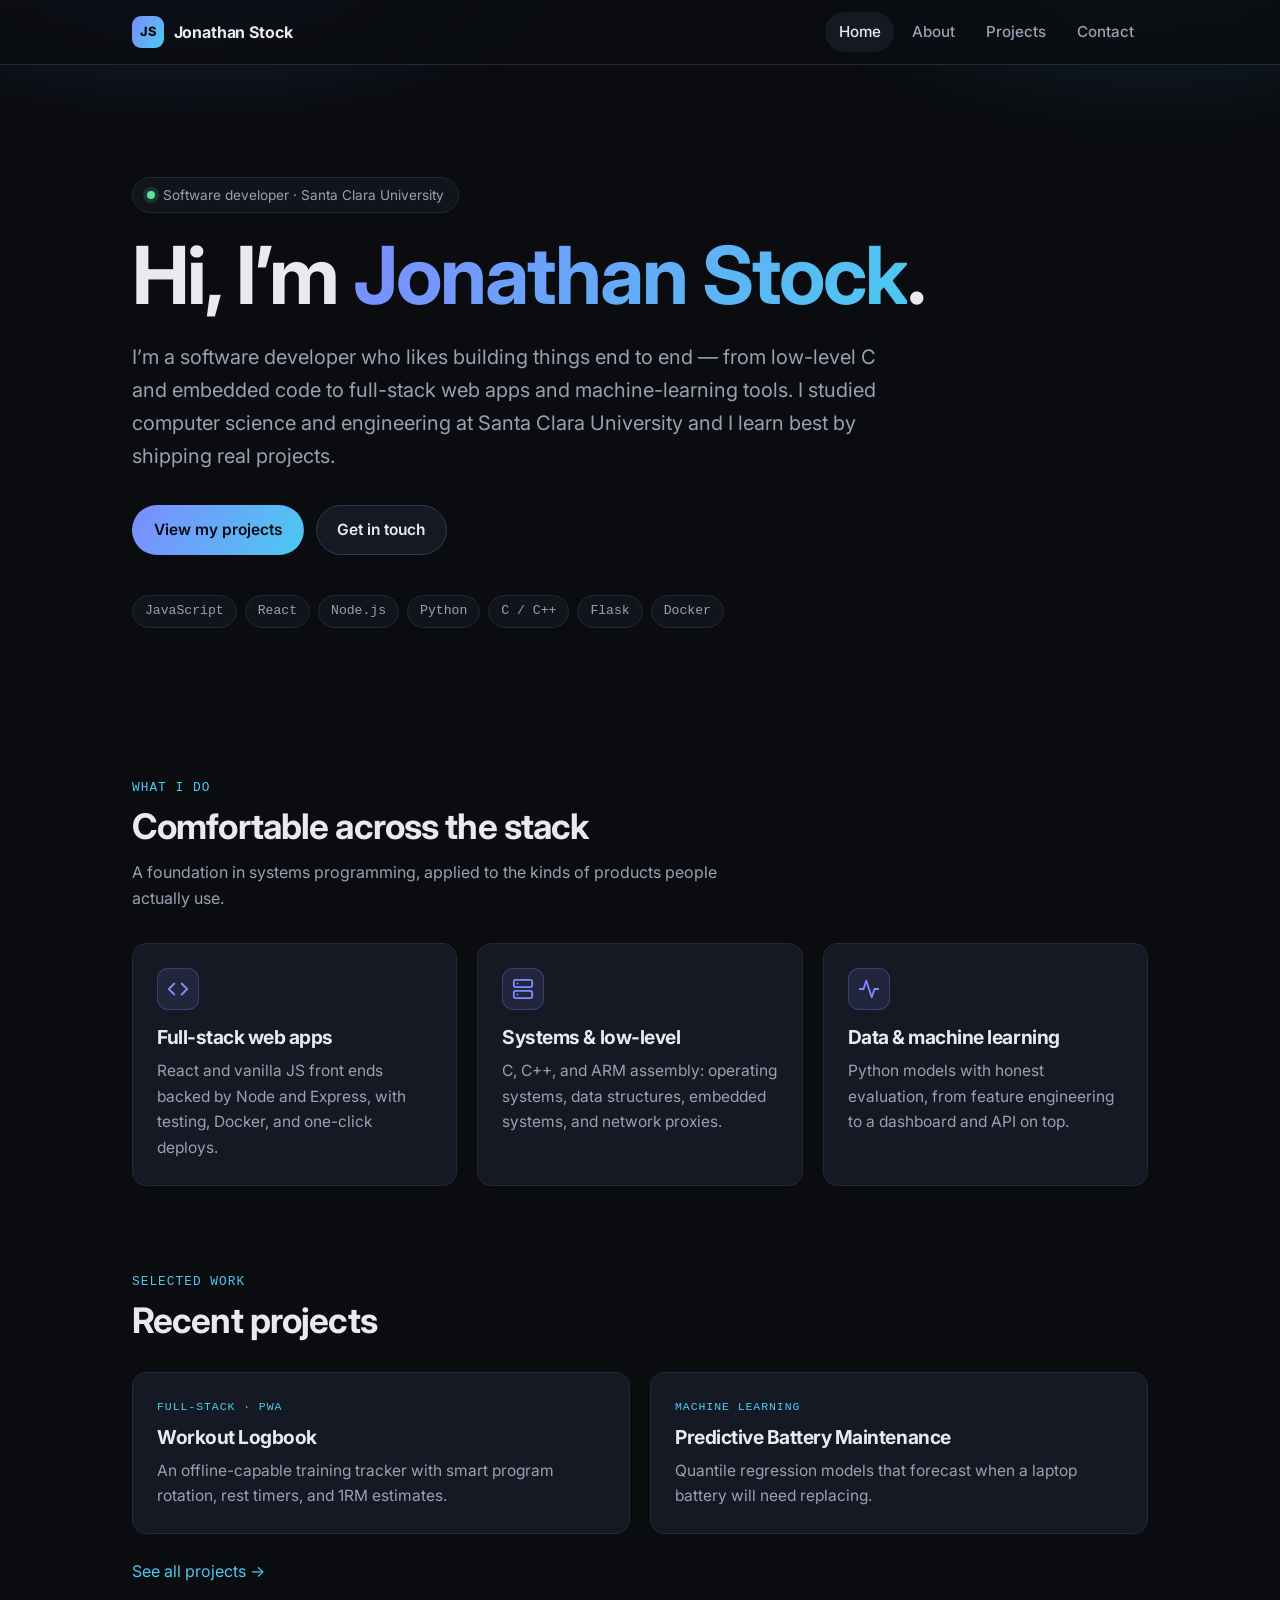
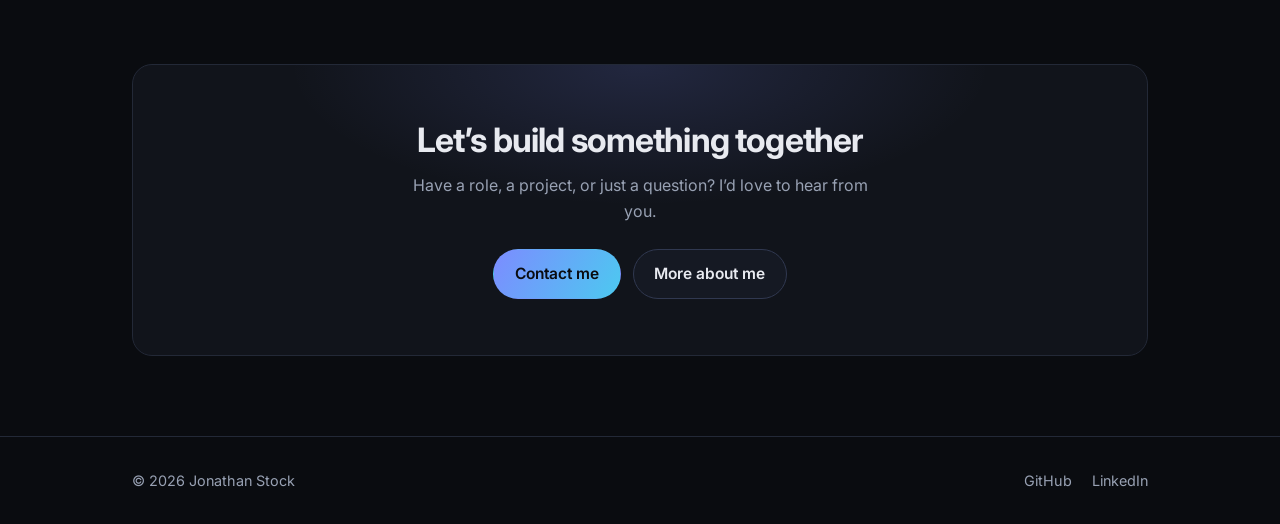
==== index.html @ 043941c8 "Add dark-mode, mobile-friendly portfolio site Home, About, Projects (4 cards from GitHub repos) and " ====
<!doctype html>
<html lang="en" class="no-js">
<head>
  <meta charset="utf-8">
  <meta name="viewport" content="width=device-width, initial-scale=1, viewport-fit=cover">
  <title>Jonathan Stock — Software Developer</title>
  <meta name="description" content="Jonathan Stock is a software developer who builds full-stack web apps, systems software, and machine-learning tools. Computer science and engineering at Santa Clara University.">
  <meta name="theme-color" content="#0a0c10">
  <meta property="og:title" content="Jonathan Stock — Software Developer">
  <meta property="og:description" content="Full-stack web apps, systems software, and machine-learning tools.">
  <meta property="og:type" content="website">
  <link rel="icon" href="data:image/svg+xml,%3Csvg xmlns='http://www.w3.org/2000/svg' viewBox='0 0 32 32'%3E%3Cdefs%3E%3ClinearGradient id='g' x1='0' y1='0' x2='1' y2='1'%3E%3Cstop offset='0' stop-color='%237c8cff'/%3E%3Cstop offset='1' stop-color='%234cc9f0'/%3E%3C/linearGradient%3E%3C/defs%3E%3Crect width='32' height='32' rx='8' fill='url(%23g)'/%3E%3Ctext x='16' y='21.5' font-family='Arial' font-weight='800' font-size='14' text-anchor='middle' fill='%230a0c10'%3EJS%3C/text%3E%3C/svg%3E">
  <link rel="preconnect" href="https://fonts.googleapis.com">
  <link rel="preconnect" href="https://fonts.gstatic.com" crossorigin>
  <link rel="stylesheet" href="https://fonts.googleapis.com/css2?family=Inter:wght@400;500;600;700;800&display=swap">
  <link rel="stylesheet" href="assets/style.css">
  <script>document.documentElement.classList.remove("no-js");</script>
</head>
<body>
  <a class="skip-link" href="#main">Skip to content</a>

  <header class="site-header">
    <div class="container nav">
      <a class="brand" href="index.html" aria-label="Jonathan Stock, home">
        <span class="brand-mark" aria-hidden="true">JS</span>
        <span>Jonathan Stock</span>
      </a>
      <button class="nav-toggle" type="button" aria-label="Open menu" aria-expanded="false" aria-controls="nav-links">
        <span class="bars"></span>
      </button>
      <ul class="nav-links" id="nav-links">
        <li><a href="index.html" aria-current="page">Home</a></li>
        <li><a href="about.html">About</a></li>
        <li><a href="projects.html">Projects</a></li>
        <li><a href="contact.html">Contact</a></li>
      </ul>
    </div>
  </header>

  <main id="main">
    <!-- Hero -->
    <section class="hero">
      <div class="container">
        <span class="status-pill">Software developer · Santa Clara University</span>
        <h1>Hi, I’m <span class="gradient-text">Jonathan Stock</span>.</h1>
        <p class="lead">
          I’m a software developer who likes building things end to end — from low-level C and
          embedded code to full-stack web apps and machine-learning tools. I studied computer
          science and engineering at Santa Clara University and I learn best by shipping real projects.
        </p>
        <div class="btn-row">
          <a class="btn btn-primary" href="projects.html">View my projects</a>
          <a class="btn" href="contact.html">Get in touch</a>
        </div>
        <ul class="chips" aria-label="Technologies I work with">
          <li class="chip">JavaScript</li>
          <li class="chip">React</li>
          <li class="chip">Node.js</li>
          <li class="chip">Python</li>
          <li class="chip">C / C++</li>
          <li class="chip">Flask</li>
          <li class="chip">Docker</li>
        </ul>
      </div>
    </section>

    <!-- What I do -->
    <section class="section">
      <div class="container">
        <div class="section-head reveal">
          <span class="eyebrow">What I do</span>
          <h2>Comfortable across the stack</h2>
          <p>A foundation in systems programming, applied to the kinds of products people actually use.</p>
        </div>
        <div class="grid grid-3">
          <article class="card reveal">
            <div class="card-icon" aria-hidden="true">
              <svg viewBox="0 0 24 24" fill="none" stroke="currentColor" stroke-width="2" stroke-linecap="round" stroke-linejoin="round"><polyline points="16 18 22 12 16 6"/><polyline points="8 6 2 12 8 18"/></svg>
            </div>
            <h3>Full-stack web apps</h3>
            <p>React and vanilla JS front ends backed by Node and Express, with testing, Docker, and one-click deploys.</p>
          </article>
          <article class="card reveal">
            <div class="card-icon" aria-hidden="true">
              <svg viewBox="0 0 24 24" fill="none" stroke="currentColor" stroke-width="2" stroke-linecap="round" stroke-linejoin="round"><rect x="2" y="2" width="20" height="8" rx="2"/><rect x="2" y="14" width="20" height="8" rx="2"/><path d="M6 6h.01M6 18h.01"/></svg>
            </div>
            <h3>Systems &amp; low-level</h3>
            <p>C, C++, and ARM assembly: operating systems, data structures, embedded systems, and network proxies.</p>
          </article>
          <article class="card reveal">
            <div class="card-icon" aria-hidden="true">
              <svg viewBox="0 0 24 24" fill="none" stroke="currentColor" stroke-width="2" stroke-linecap="round" stroke-linejoin="round"><polyline points="22 12 18 12 15 21 9 3 6 12 2 12"/></svg>
            </div>
            <h3>Data &amp; machine learning</h3>
            <p>Python models with honest evaluation, from feature engineering to a dashboard and API on top.</p>
          </article>
        </div>
      </div>
    </section>

    <!-- Featured projects -->
    <section class="section" style="padding-top:0">
      <div class="container">
        <div class="section-head reveal">
          <span class="eyebrow">Selected work</span>
          <h2>Recent projects</h2>
        </div>
        <div class="grid grid-2">
          <a class="card reveal" href="projects.html#workout-logbook">
            <span class="project-tag">Full-stack · PWA</span>
            <h3 style="margin-top:.6rem">Workout Logbook</h3>
            <p>An offline-capable training tracker with smart program rotation, rest timers, and 1RM estimates.</p>
          </a>
          <a class="card reveal" href="projects.html#battery-maintenance">
            <span class="project-tag">Machine learning</span>
            <h3 style="margin-top:.6rem">Predictive Battery Maintenance</h3>
            <p>Quantile regression models that forecast when a laptop battery will need replacing.</p>
          </a>
        </div>
        <p style="margin:1.5rem 0 0"><a href="projects.html">See all projects →</a></p>
      </div>
    </section>

    <!-- CTA -->
    <section class="section" style="padding-top:0">
      <div class="container">
        <div class="cta reveal">
          <h2>Let’s build something together</h2>
          <p>Have a role, a project, or just a question? I’d love to hear from you.</p>
          <div class="btn-row">
            <a class="btn btn-primary" href="contact.html">Contact me</a>
            <a class="btn" href="about.html">More about me</a>
          </div>
        </div>
      </div>
    </section>
  </main>

  <footer class="site-footer">
    <div class="container footer-inner">
      <span>© <span data-year>2026</span> Jonathan Stock</span>
      <ul class="footer-links">
        <li><a href="https://github.com/jonathanhstock" target="_blank" rel="noopener">GitHub</a></li>
        <li><a href="https://www.linkedin.com/in/jonathanhstock/" target="_blank" rel="noopener">LinkedIn</a></li>
      </ul>
    </div>
  </footer>

  <script src="assets/script.js"></script>
</body>
</html>
---- assets/style.css ----
/* ==========================================================================
   Jonathan Stock — personal site
   Dark theme, mobile-first. No build step.
   ========================================================================== */

:root {
  --bg: #0a0c10;
  --bg-elev: #11141b;
  --surface: #151923;
  --surface-hover: #1a1f2b;
  --border: #232937;
  --border-strong: #303850;
  --text: #e8eaf0;
  --muted: #98a1b3;
  --accent: #7c8cff;
  --accent-2: #4cc9f0;
  --accent-grad: linear-gradient(120deg, var(--accent), var(--accent-2));
  --danger: #ff7a85;
  --success: #5ee0a0;
  --radius: 14px;
  --radius-sm: 8px;
  --gutter: clamp(1rem, 4vw, 2rem);
  --maxw: 1080px;
  --font: "Inter", ui-sans-serif, system-ui, -apple-system, "Segoe UI", Roboto, "Helvetica Neue", Arial, sans-serif;
  --mono: ui-monospace, SFMono-Regular, Menlo, Consolas, monospace;
  color-scheme: dark;
}

*, *::before, *::after { box-sizing: border-box; }

html { scroll-behavior: smooth; -webkit-text-size-adjust: 100%; }

body {
  margin: 0;
  background: var(--bg);
  color: var(--text);
  font-family: var(--font);
  font-size: 1rem;
  line-height: 1.65;
  -webkit-font-smoothing: antialiased;
  min-height: 100vh;
  display: flex;
  flex-direction: column;
  overflow-x: hidden;
}

/* Soft glow behind the page top */
body::before {
  content: "";
  position: fixed;
  inset: 0 0 auto 0;
  height: 520px;
  background:
    radial-gradient(600px 260px at 15% -10%, rgba(124, 140, 255, 0.18), transparent 70%),
    radial-gradient(520px 240px at 90% -5%, rgba(76, 201, 240, 0.12), transparent 70%);
  pointer-events: none;
  z-index: -1;
}

img, svg { max-width: 100%; display: block; }

a { color: var(--accent-2); text-decoration: none; }
a:hover { text-decoration: underline; text-underline-offset: 3px; }

:focus-visible {
  outline: 2px solid var(--accent);
  outline-offset: 3px;
  border-radius: 4px;
}

.skip-link {
  position: absolute;
  left: -999px;
  top: 0;
  background: var(--accent);
  color: #0a0c10;
  padding: 0.5rem 1rem;
  border-radius: 0 0 var(--radius-sm) 0;
  z-index: 100;
}
.skip-link:focus { left: 0; }

.container {
  width: 100%;
  max-width: var(--maxw);
  margin-inline: auto;
  padding-inline: var(--gutter);
}

main { flex: 1; }

/* ---------- Header / nav ---------- */

.site-header {
  position: sticky;
  top: 0;
  z-index: 50;
  background: rgba(10, 12, 16, 0.78);
  backdrop-filter: blur(14px);
  -webkit-backdrop-filter: blur(14px);
  border-bottom: 1px solid var(--border);
}

.nav {
  display: flex;
  align-items: center;
  justify-content: space-between;
  height: 64px;
}

.brand {
  display: inline-flex;
  align-items: center;
  gap: 0.6rem;
  color: var(--text);
  font-weight: 700;
  letter-spacing: -0.01em;
}
.brand:hover { text-decoration: none; }

.brand-mark {
  display: grid;
  place-items: center;
  width: 32px;
  height: 32px;
  border-radius: 9px;
  background: var(--accent-grad);
  color: #0a0c10;
  font-size: 0.8rem;
  font-weight: 800;
}

.nav-links {
  display: flex;
  align-items: center;
  gap: 0.25rem;
  list-style: none;
  margin: 0;
  padding: 0;
}

.nav-links a {
  display: block;
  padding: 0.45rem 0.85rem;
  border-radius: 999px;
  color: var(--muted);
  font-size: 0.95rem;
  font-weight: 500;
  transition: color 0.15s, background 0.15s;
}
.nav-links a:hover { color: var(--text); background: var(--surface); text-decoration: none; }
.nav-links a[aria-current="page"] { color: var(--text); background: var(--surface); }

.nav-toggle {
  display: none;
  width: 44px;
  height: 44px;
  margin-right: -10px;
  background: none;
  border: 0;
  color: var(--text);
  cursor: pointer;
  border-radius: var(--radius-sm);
}
.nav-toggle .bars,
.nav-toggle .bars::before,
.nav-toggle .bars::after {
  content: "";
  display: block;
  width: 22px;
  height: 2px;
  background: currentColor;
  border-radius: 2px;
  transition: transform 0.2s, opacity 0.2s;
}
.nav-toggle .bars { position: relative; margin: auto; }
.nav-toggle .bars::before { position: absolute; top: -7px; }
.nav-toggle .bars::after { position: absolute; top: 7px; }
.nav-toggle[aria-expanded="true"] .bars { background: transparent; }
.nav-toggle[aria-expanded="true"] .bars::before { transform: translateY(7px) rotate(45deg); }
.nav-toggle[aria-expanded="true"] .bars::after { transform: translateY(-7px) rotate(-45deg); }

@media (max-width: 720px) {
  .nav-toggle { display: block; }
  .nav-links {
    position: absolute;
    top: 64px;
    left: 0;
    right: 0;
    flex-direction: column;
    align-items: stretch;
    gap: 0.25rem;
    padding: 0.75rem var(--gutter) 1rem;
    background: var(--bg-elev);
    border-bottom: 1px solid var(--border);
    display: none;
  }
  .nav-links.open { display: flex; }
  .nav-links a { padding: 0.85rem 1rem; font-size: 1.05rem; border-radius: var(--radius-sm); }
}

/* ---------- Typography helpers ---------- */

h1, h2, h3 { line-height: 1.15; letter-spacing: -0.025em; margin: 0; }

.eyebrow {
  display: inline-flex;
  align-items: center;
  gap: 0.5rem;
  font-family: var(--mono);
  font-size: 0.8rem;
  color: var(--accent-2);
  text-transform: uppercase;
  letter-spacing: 0.08em;
}

.gradient-text {
  background: var(--accent-grad);
  -webkit-background-clip: text;
  background-clip: text;
  color: transparent;
}

.lead { color: var(--muted); font-size: clamp(1.05rem, 2.4vw, 1.25rem); max-width: 60ch; }

.section { padding-block: clamp(2.5rem, 7vw, 5rem); }

.section-head { margin-bottom: 2rem; }
.section-head h2 { font-size: clamp(1.6rem, 4vw, 2.2rem); margin-top: 0.5rem; }
.section-head p { color: var(--muted); margin: 0.75rem 0 0; max-width: 60ch; }

.page-hero { padding-block: clamp(2.5rem, 8vw, 5rem) 0; }
.page-hero h1 { font-size: clamp(2.2rem, 7vw, 3.6rem); margin-top: 0.75rem; }
.page-hero .lead { margin-top: 1rem; }

/* ---------- Buttons ---------- */

.btn {
  display: inline-flex;
  align-items: center;
  justify-content: center;
  gap: 0.5rem;
  min-height: 46px;
  padding: 0.7rem 1.3rem;
  border-radius: 999px;
  border: 1px solid var(--border-strong);
  background: var(--surface);
  color: var(--text);
  font: inherit;
  font-weight: 600;
  font-size: 0.97rem;
  cursor: pointer;
  transition: transform 0.15s, background 0.15s, border-color 0.15s, box-shadow 0.15s;
}
.btn:hover { background: var(--surface-hover); border-color: var(--accent); text-decoration: none; transform: translateY(-1px); }

.btn-primary {
  background: var(--accent-grad);
  color: #0a0c10;
  border-color: transparent;
}
.btn-primary:hover { background: var(--accent-grad); box-shadow: 0 8px 28px -8px rgba(124, 140, 255, 0.7); border-color: transparent; }

.btn[disabled] { opacity: 0.6; cursor: not-allowed; transform: none; }

.btn-row { display: flex; flex-wrap: wrap; gap: 0.75rem; }

/* ---------- Home hero ---------- */

.hero { padding-block: clamp(3rem, 10vw, 7rem) clamp(2rem, 6vw, 4rem); }

.hero h1 {
  font-size: clamp(2.6rem, 9vw, 5rem);
  margin: 1rem 0 1.25rem;
}

.hero .lead { margin-bottom: 2rem; }

.status-pill {
  display: inline-flex;
  align-items: center;
  gap: 0.55rem;
  padding: 0.35rem 0.85rem;
  border: 1px solid var(--border);
  border-radius: 999px;
  background: var(--bg-elev);
  color: var(--muted);
  font-size: 0.85rem;
}
.status-pill::before {
  content: "";
  width: 8px;
  height: 8px;
  border-radius: 50%;
  background: var(--success);
  box-shadow: 0 0 0 4px rgba(94, 224, 160, 0.15);
}

.chips { display: flex; flex-wrap: wrap; gap: 0.5rem; list-style: none; margin: 0; padding: 0; }
.chip {
  padding: 0.3rem 0.75rem;
  border: 1px solid var(--border);
  border-radius: 999px;
  background: var(--bg-elev);
  color: var(--muted);
  font-size: 0.82rem;
  font-family: var(--mono);
}

.hero .chips { margin-top: 2.5rem; }

/* ---------- Cards ---------- */

.grid { display: grid; gap: 1.25rem; }
.grid-2 { grid-template-columns: repeat(2, 1fr); }
.grid-3 { grid-template-columns: repeat(3, 1fr); }

@media (max-width: 860px) { .grid-3 { grid-template-columns: repeat(2, 1fr); } }
@media (max-width: 640px) { .grid-2, .grid-3 { grid-template-columns: 1fr; } }

.card {
  position: relative;
  display: flex;
  flex-direction: column;
  padding: 1.5rem;
  background: var(--surface);
  border: 1px solid var(--border);
  border-radius: var(--radius);
  transition: transform 0.2s, border-color 0.2s, background 0.2s;
}

a.card, .card.hoverable { color: inherit; }
a.card:hover, .card.hoverable:hover {
  text-decoration: none;
  transform: translateY(-3px);
  border-color: var(--border-strong);
  background: var(--surface-hover);
}

.card h3 { font-size: 1.2rem; }
.card p { color: var(--muted); margin: 0.6rem 0 0; font-size: 0.97rem; }

.card-icon {
  display: grid;
  place-items: center;
  width: 42px;
  height: 42px;
  margin-bottom: 1rem;
  border-radius: 11px;
  background: rgba(124, 140, 255, 0.12);
  border: 1px solid rgba(124, 140, 255, 0.25);
  color: var(--accent);
}
.card-icon svg { width: 22px; height: 22px; }

/* Project cards */
.project-card { padding: 1.75rem; }
.project-top { display: flex; justify-content: space-between; align-items: flex-start; gap: 1rem; margin-bottom: 1rem; }
.project-tag {
  font-family: var(--mono);
  font-size: 0.72rem;
  text-transform: uppercase;
  letter-spacing: 0.08em;
  color: var(--accent-2);
}
.project-links { display: flex; align-items: center; gap: 0.5rem; }
.icon-link {
  display: grid;
  place-items: center;
  width: 40px;
  height: 40px;
  border-radius: 10px;
  border: 1px solid var(--border);
  color: var(--muted);
  transition: color 0.15s, border-color 0.15s;
}
.icon-link:hover { color: var(--text); border-color: var(--accent); text-decoration: none; }
.icon-link svg { width: 20px; height: 20px; }

.project-card h3 { font-size: 1.35rem; }
.project-card .chips { margin-top: auto; padding-top: 1.25rem; }

.project-points { margin: 1rem 0 0; padding-left: 1.1rem; color: var(--muted); font-size: 0.95rem; }
.project-points li { margin-bottom: 0.35rem; }
.project-points li::marker { color: var(--accent); }

.project-points code {
  padding: 0.1em 0.4em;
  border-radius: 5px;
  background: var(--bg-elev);
  border: 1px solid var(--border);
  color: var(--text);
  font-family: var(--mono);
  font-size: 0.85em;
}

.metrics {
  display: grid;
  grid-template-columns: repeat(2, 1fr);
  gap: 0.75rem;
  margin: 1.1rem 0 0;
}
.metric {
  padding: 0.75rem 0.9rem;
  border-radius: var(--radius-sm);
  background: var(--bg-elev);
  border: 1px solid var(--border);
}
.metric strong { display: block; font-size: 1.25rem; letter-spacing: -0.02em; }
.metric span { color: var(--muted); font-size: 0.8rem; }

/* ---------- About ---------- */

.about-layout { display: grid; grid-template-columns: 1.6fr 1fr; gap: clamp(1.5rem, 5vw, 4rem); align-items: start; }
@media (max-width: 860px) { .about-layout { grid-template-columns: 1fr; } }

.prose p { color: var(--muted); font-size: 1.05rem; margin: 0 0 1.2rem; max-width: 65ch; }
.prose p strong { color: var(--text); font-weight: 600; }
.prose h2 { font-size: 1.4rem; margin: 2.2rem 0 1rem; }
.prose h2:first-child { margin-top: 0; }

.sidebar { display: grid; gap: 1.25rem; }
.sidebar .card h3 { font-size: 1rem; margin-bottom: 1rem; }

.facts { list-style: none; margin: 0; padding: 0; display: grid; gap: 0.9rem; }
.facts li { display: flex; flex-direction: column; font-size: 0.95rem; }
.facts .label { color: var(--muted); font-size: 0.78rem; text-transform: uppercase; letter-spacing: 0.07em; }

.skill-group + .skill-group { margin-top: 1.1rem; }
.skill-group h4 { margin: 0 0 0.55rem; font-size: 0.82rem; color: var(--muted); font-weight: 500; }

.timeline { list-style: none; margin: 0; padding: 0 0 0 1.4rem; border-left: 1px solid var(--border-strong); }
.timeline li { position: relative; padding-bottom: 1.6rem; }
.timeline li:last-child { padding-bottom: 0; }
.timeline li::before {
  content: "";
  position: absolute;
  left: calc(-1.4rem - 5px);
  top: 0.5rem;
  width: 9px;
  height: 9px;
  border-radius: 50%;
  background: var(--accent);
  box-shadow: 0 0 0 4px var(--bg);
}
.timeline h3 { font-size: 1.05rem; }
.timeline .meta { color: var(--accent-2); font-family: var(--mono); font-size: 0.78rem; }
.timeline p { color: var(--muted); margin: 0.35rem 0 0; font-size: 0.97rem; }

/* ---------- Contact ---------- */

.contact-layout { display: grid; grid-template-columns: 1.4fr 1fr; gap: clamp(1.5rem, 5vw, 3.5rem); align-items: start; }
@media (max-width: 860px) { .contact-layout { grid-template-columns: 1fr; } }

.form { display: grid; gap: 1.1rem; padding: clamp(1.25rem, 4vw, 2rem); background: var(--surface); border: 1px solid var(--border); border-radius: var(--radius); }
.form-row { display: grid; grid-template-columns: 1fr 1fr; gap: 1.1rem; }
@media (max-width: 560px) { .form-row { grid-template-columns: 1fr; } }

.field { display: grid; gap: 0.4rem; }
.field label { font-size: 0.88rem; font-weight: 500; }
.field .optional { color: var(--muted); font-weight: 400; }

.field input,
.field textarea {
  width: 100%;
  padding: 0.8rem 0.95rem;
  background: var(--bg);
  color: var(--text);
  border: 1px solid var(--border-strong);
  border-radius: var(--radius-sm);
  font: inherit;
  font-size: 1rem; /* >=16px prevents iOS zoom-on-focus */
  transition: border-color 0.15s, box-shadow 0.15s;
}
.field textarea { min-height: 150px; resize: vertical; }
.field input::placeholder, .field textarea::placeholder { color: #5d6678; }
.field input:focus, .field textarea:focus {
  outline: none;
  border-color: var(--accent);
  box-shadow: 0 0 0 3px rgba(124, 140, 255, 0.2);
}
.field.invalid input, .field.invalid textarea { border-color: var(--danger); }
.field .error { color: var(--danger); font-size: 0.82rem; min-height: 1em; }

/* Honeypot — hidden from people, visible to naive bots */
.hp { position: absolute; left: -9999px; width: 1px; height: 1px; overflow: hidden; }

.form-status { padding: 0.85rem 1rem; border-radius: var(--radius-sm); font-size: 0.95rem; border: 1px solid; display: none; }
.form-status.show { display: block; }
.form-status.ok { color: var(--success); border-color: rgba(94, 224, 160, 0.4); background: rgba(94, 224, 160, 0.08); }
.form-status.err { color: var(--danger); border-color: rgba(255, 122, 133, 0.4); background: rgba(255, 122, 133, 0.08); }

.contact-list { list-style: none; margin: 0; padding: 0; display: grid; gap: 0.75rem; }
.contact-list a {
  display: flex;
  align-items: center;
  gap: 0.9rem;
  padding: 1rem 1.1rem;
  background: var(--surface);
  border: 1px solid var(--border);
  border-radius: var(--radius);
  color: var(--text);
  transition: border-color 0.15s, background 0.15s;
}
.contact-list a:hover { border-color: var(--border-strong); background: var(--surface-hover); text-decoration: none; }
.contact-list svg { width: 22px; height: 22px; color: var(--accent); flex: none; }
.contact-list .sub { display: block; color: var(--muted); font-size: 0.85rem; }

/* ---------- CTA band ---------- */

.cta {
  text-align: center;
  padding: clamp(2rem, 6vw, 3.5rem) var(--gutter);
  border: 1px solid var(--border);
  border-radius: calc(var(--radius) + 6px);
  background:
    radial-gradient(500px 200px at 50% 0%, rgba(124, 140, 255, 0.16), transparent 70%),
    var(--bg-elev);
}
.cta h2 { font-size: clamp(1.5rem, 4vw, 2.1rem); }
.cta p { color: var(--muted); margin: 0.75rem auto 1.5rem; max-width: 46ch; }
.cta .btn-row { justify-content: center; }

/* ---------- Footer ---------- */

.site-footer { border-top: 1px solid var(--border); padding-block: 2rem; color: var(--muted); font-size: 0.9rem; }
.footer-inner { display: flex; flex-wrap: wrap; align-items: center; justify-content: space-between; gap: 1rem; }
.footer-links { display: flex; gap: 1.25rem; list-style: none; margin: 0; padding: 0; }
.footer-links a { color: var(--muted); }
.footer-links a:hover { color: var(--text); }

/* ---------- Motion ---------- */

.reveal { opacity: 0; transform: translateY(14px); transition: opacity 0.6s ease, transform 0.6s ease; }
.reveal.in { opacity: 1; transform: none; }

@media (prefers-reduced-motion: reduce) {
  html { scroll-behavior: auto; }
  .reveal { opacity: 1; transform: none; transition: none; }
  .btn, .card { transition: none; }
}

/* No-JS: always show content */
.no-js .reveal { opacity: 1; transform: none; }
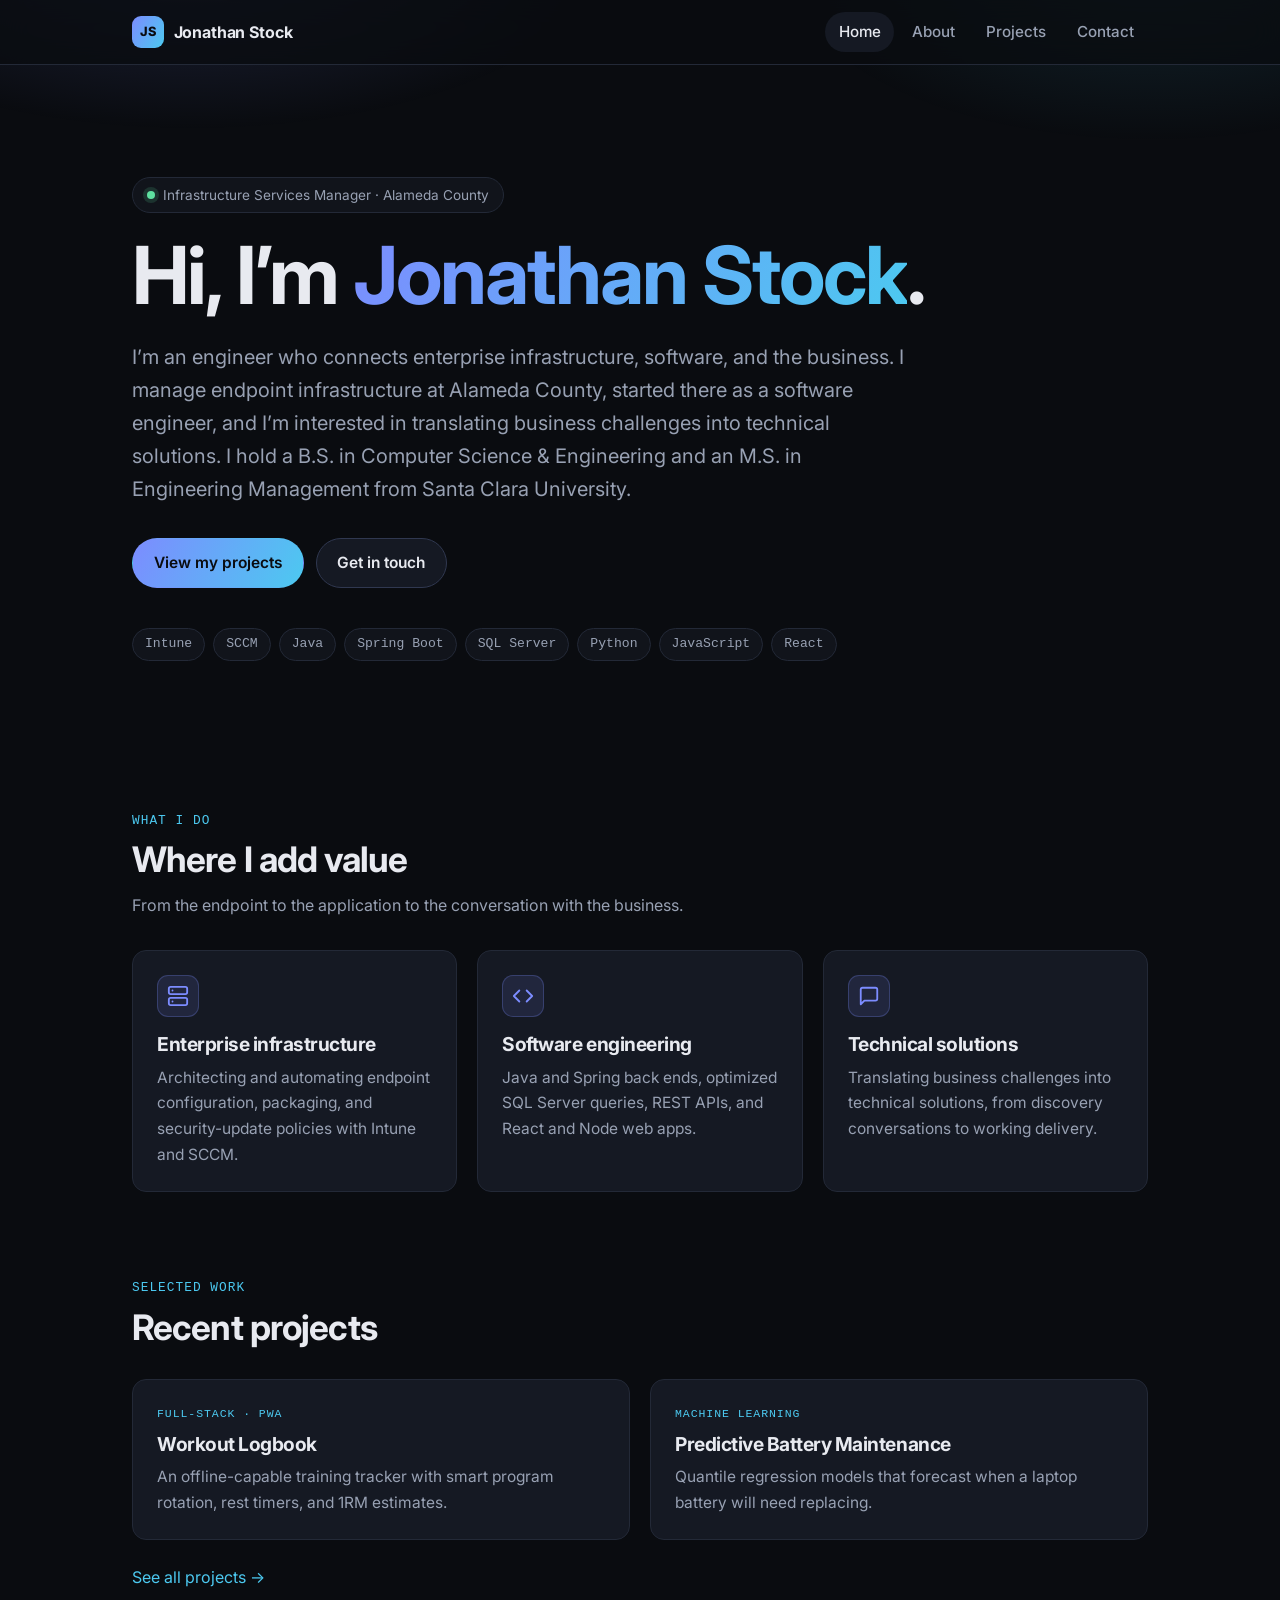
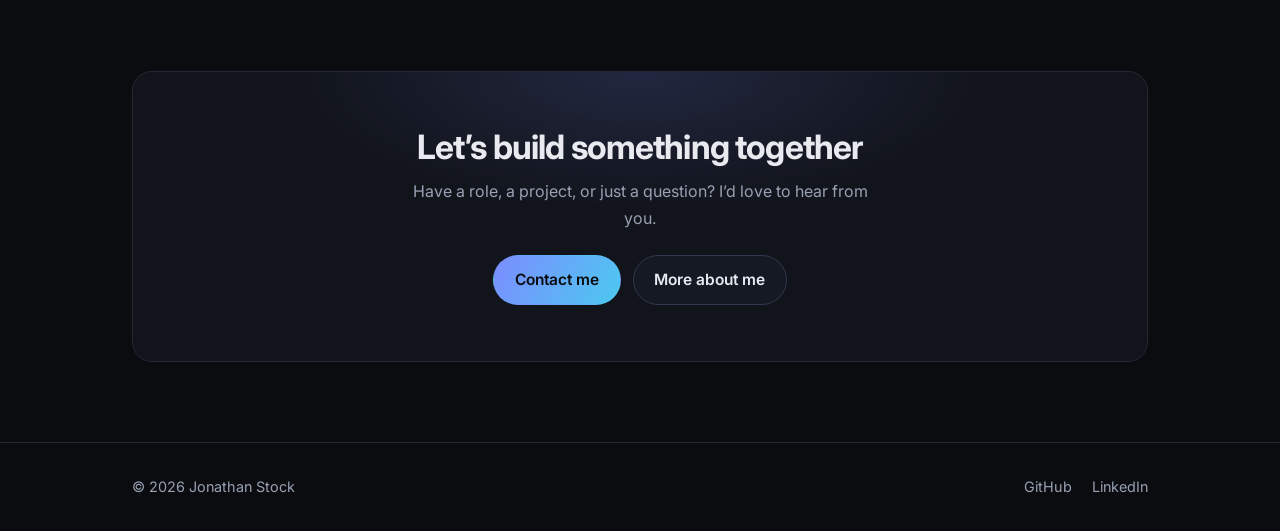
==== commit 0313fdb9: "Use LinkedIn background for bio and About; route contact form to email Rewrite home hero and About p" ====
--- a/index.html
+++ b/index.html
@@ -3,11 +3,11 @@
 <head>
   <meta charset="utf-8">
   <meta name="viewport" content="width=device-width, initial-scale=1, viewport-fit=cover">
-  <title>Jonathan Stock — Software Developer</title>
-  <meta name="description" content="Jonathan Stock is a software developer who builds full-stack web apps, systems software, and machine-learning tools. Computer science and engineering at Santa Clara University.">
+  <title>Jonathan Stock — Engineer</title>
+  <meta name="description" content="Jonathan Stock is an Infrastructure Services Manager and software engineer at Alameda County who turns business challenges into technical solutions. Santa Clara University B.S. CS&amp;E and M.S. Engineering Management.">
   <meta name="theme-color" content="#0a0c10">
-  <meta property="og:title" content="Jonathan Stock — Software Developer">
-  <meta property="og:description" content="Full-stack web apps, systems software, and machine-learning tools.">
+  <meta property="og:title" content="Jonathan Stock — Engineer">
+  <meta property="og:description" content="Enterprise infrastructure, software engineering, and technical solutions.">
   <meta property="og:type" content="website">
   <link rel="icon" href="data:image/svg+xml,%3Csvg xmlns='http://www.w3.org/2000/svg' viewBox='0 0 32 32'%3E%3Cdefs%3E%3ClinearGradient id='g' x1='0' y1='0' x2='1' y2='1'%3E%3Cstop offset='0' stop-color='%237c8cff'/%3E%3Cstop offset='1' stop-color='%234cc9f0'/%3E%3C/linearGradient%3E%3C/defs%3E%3Crect width='32' height='32' rx='8' fill='url(%23g)'/%3E%3Ctext x='16' y='21.5' font-family='Arial' font-weight='800' font-size='14' text-anchor='middle' fill='%230a0c10'%3EJS%3C/text%3E%3C/svg%3E">
   <link rel="preconnect" href="https://fonts.googleapis.com">
@@ -41,25 +41,27 @@
     <!-- Hero -->
     <section class="hero">
       <div class="container">
-        <span class="status-pill">Software developer · Santa Clara University</span>
+        <span class="status-pill">Infrastructure Services Manager · Alameda County</span>
         <h1>Hi, I’m <span class="gradient-text">Jonathan Stock</span>.</h1>
         <p class="lead">
-          I’m a software developer who likes building things end to end — from low-level C and
-          embedded code to full-stack web apps and machine-learning tools. I studied computer
-          science and engineering at Santa Clara University and I learn best by shipping real projects.
+          I’m an engineer who connects enterprise infrastructure, software, and the business. I manage
+          endpoint infrastructure at Alameda County, started there as a software engineer, and I’m
+          interested in translating business challenges into technical solutions. I hold a B.S. in
+          Computer Science &amp; Engineering and an M.S. in Engineering Management from Santa Clara University.
         </p>
         <div class="btn-row">
           <a class="btn btn-primary" href="projects.html">View my projects</a>
           <a class="btn" href="contact.html">Get in touch</a>
         </div>
         <ul class="chips" aria-label="Technologies I work with">
+          <li class="chip">Intune</li>
+          <li class="chip">SCCM</li>
+          <li class="chip">Java</li>
+          <li class="chip">Spring Boot</li>
+          <li class="chip">SQL Server</li>
+          <li class="chip">Python</li>
           <li class="chip">JavaScript</li>
           <li class="chip">React</li>
-          <li class="chip">Node.js</li>
-          <li class="chip">Python</li>
-          <li class="chip">C / C++</li>
-          <li class="chip">Flask</li>
-          <li class="chip">Docker</li>
         </ul>
       </div>
     </section>
@@ -69,30 +71,30 @@
       <div class="container">
         <div class="section-head reveal">
           <span class="eyebrow">What I do</span>
-          <h2>Comfortable across the stack</h2>
-          <p>A foundation in systems programming, applied to the kinds of products people actually use.</p>
+          <h2>Where I add value</h2>
+          <p>From the endpoint to the application to the conversation with the business.</p>
         </div>
         <div class="grid grid-3">
           <article class="card reveal">
             <div class="card-icon" aria-hidden="true">
-              <svg viewBox="0 0 24 24" fill="none" stroke="currentColor" stroke-width="2" stroke-linecap="round" stroke-linejoin="round"><polyline points="16 18 22 12 16 6"/><polyline points="8 6 2 12 8 18"/></svg>
+              <svg viewBox="0 0 24 24" fill="none" stroke="currentColor" stroke-width="2" stroke-linecap="round" stroke-linejoin="round"><rect x="2" y="2" width="20" height="8" rx="2"/><rect x="2" y="14" width="20" height="8" rx="2"/><path d="M6 6h.01M6 18h.01"/></svg>
             </div>
-            <h3>Full-stack web apps</h3>
-            <p>React and vanilla JS front ends backed by Node and Express, with testing, Docker, and one-click deploys.</p>
+            <h3>Enterprise infrastructure</h3>
+            <p>Architecting and automating endpoint configuration, packaging, and security-update policies with Intune and SCCM.</p>
           </article>
           <article class="card reveal">
             <div class="card-icon" aria-hidden="true">
-              <svg viewBox="0 0 24 24" fill="none" stroke="currentColor" stroke-width="2" stroke-linecap="round" stroke-linejoin="round"><rect x="2" y="2" width="20" height="8" rx="2"/><rect x="2" y="14" width="20" height="8" rx="2"/><path d="M6 6h.01M6 18h.01"/></svg>
+              <svg viewBox="0 0 24 24" fill="none" stroke="currentColor" stroke-width="2" stroke-linecap="round" stroke-linejoin="round"><polyline points="16 18 22 12 16 6"/><polyline points="8 6 2 12 8 18"/></svg>
             </div>
-            <h3>Systems &amp; low-level</h3>
-            <p>C, C++, and ARM assembly: operating systems, data structures, embedded systems, and network proxies.</p>
+            <h3>Software engineering</h3>
+            <p>Java and Spring back ends, optimized SQL Server queries, REST APIs, and React and Node web apps.</p>
           </article>
           <article class="card reveal">
             <div class="card-icon" aria-hidden="true">
-              <svg viewBox="0 0 24 24" fill="none" stroke="currentColor" stroke-width="2" stroke-linecap="round" stroke-linejoin="round"><polyline points="22 12 18 12 15 21 9 3 6 12 2 12"/></svg>
+              <svg viewBox="0 0 24 24" fill="none" stroke="currentColor" stroke-width="2" stroke-linecap="round" stroke-linejoin="round"><path d="M21 15a2 2 0 0 1-2 2H7l-4 4V5a2 2 0 0 1 2-2h14a2 2 0 0 1 2 2z"/></svg>
             </div>
-            <h3>Data &amp; machine learning</h3>
-            <p>Python models with honest evaluation, from feature engineering to a dashboard and API on top.</p>
+            <h3>Technical solutions</h3>
+            <p>Translating business challenges into technical solutions, from discovery conversations to working delivery.</p>
           </article>
         </div>
       </div>
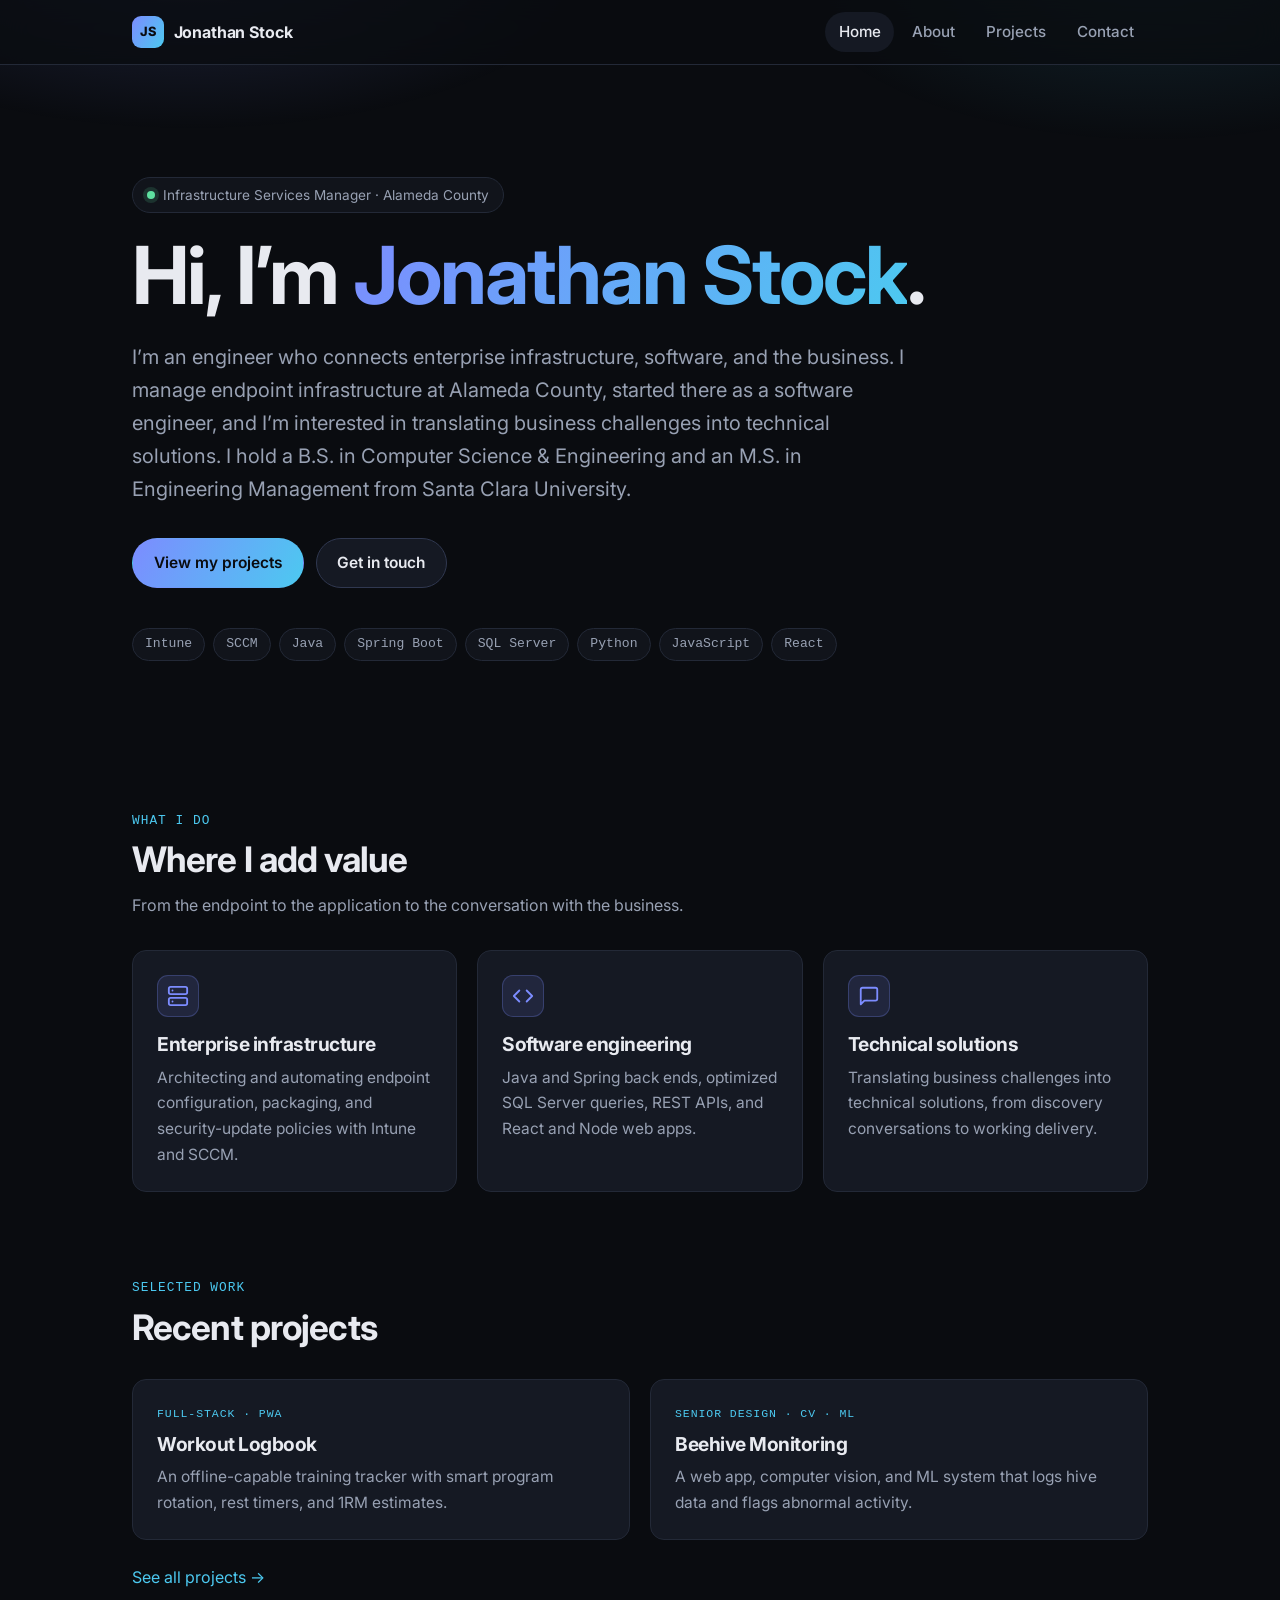
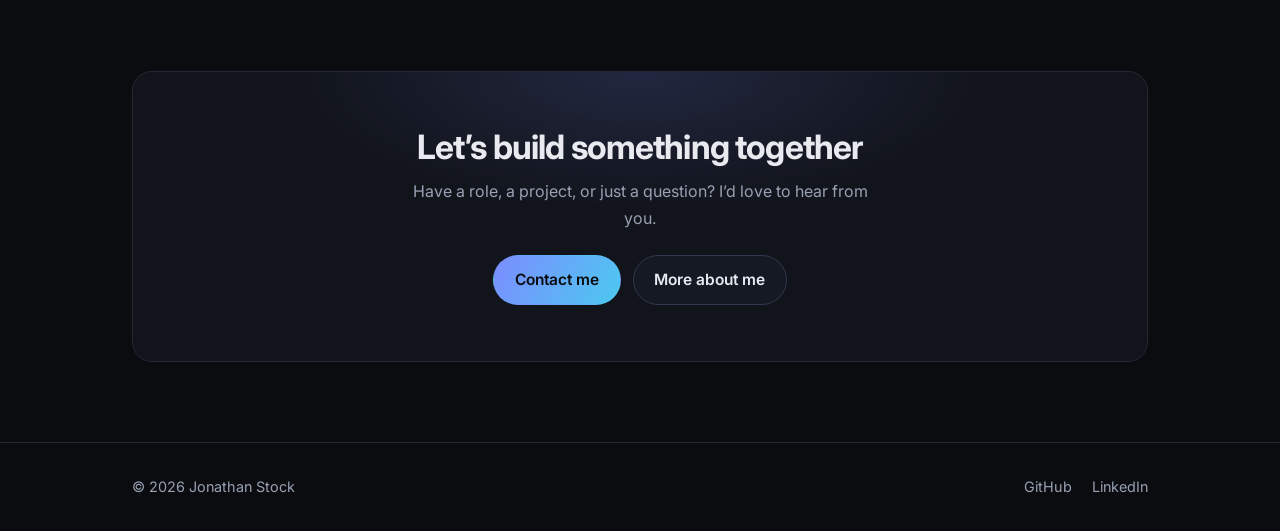
==== commit df6fe3f3: "Swap projects: remove Meeting Scheduler and Battery Maintenance, add Beehive Monitoring Update the h" ====
--- a/index.html
+++ b/index.html
@@ -113,10 +113,10 @@
             <h3 style="margin-top:.6rem">Workout Logbook</h3>
             <p>An offline-capable training tracker with smart program rotation, rest timers, and 1RM estimates.</p>
           </a>
-          <a class="card reveal" href="projects.html#battery-maintenance">
-            <span class="project-tag">Machine learning</span>
-            <h3 style="margin-top:.6rem">Predictive Battery Maintenance</h3>
-            <p>Quantile regression models that forecast when a laptop battery will need replacing.</p>
+          <a class="card reveal" href="projects.html#beehive-monitoring">
+            <span class="project-tag">Senior design · CV · ML</span>
+            <h3 style="margin-top:.6rem">Beehive Monitoring</h3>
+            <p>A web app, computer vision, and ML system that logs hive data and flags abnormal activity.</p>
           </a>
         </div>
         <p style="margin:1.5rem 0 0"><a href="projects.html">See all projects →</a></p>
--- a/assets/style.css
+++ b/assets/style.css
@@ -354,6 +354,10 @@
 .card-icon svg { width: 22px; height: 22px; }
 
 /* Project cards */
+@media (min-width: 641px) {
+  /* an odd last card spans the full row instead of leaving a gap */
+  .projects-grid > .project-card:last-child:nth-child(odd) { grid-column: 1 / -1; }
+}
 .project-card { padding: 1.75rem; }
 .project-top { display: flex; justify-content: space-between; align-items: flex-start; gap: 1rem; margin-bottom: 1rem; }
 .project-tag {
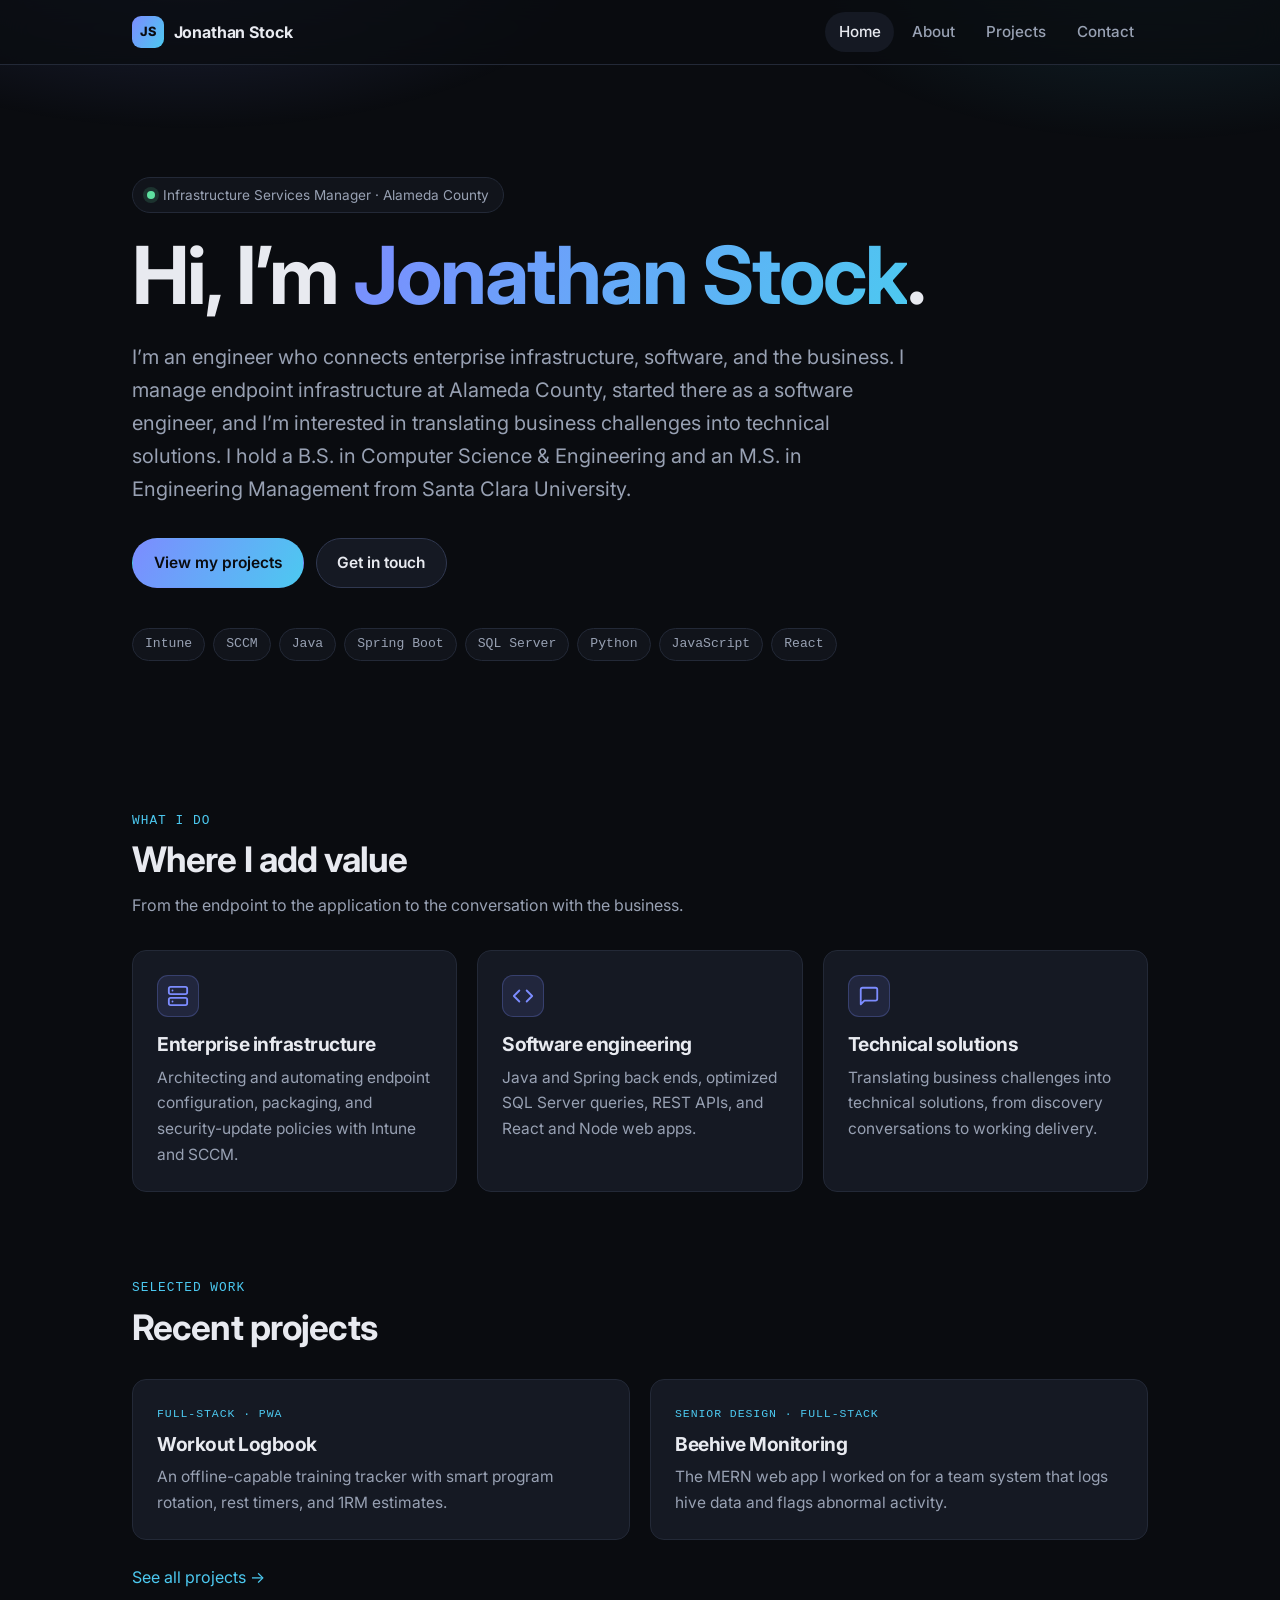
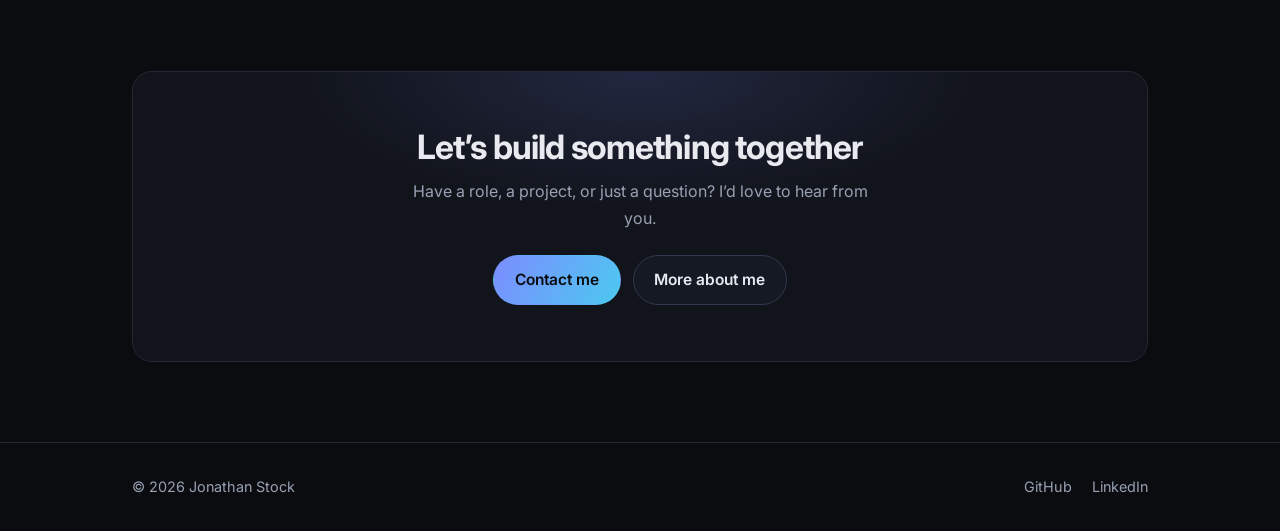
==== commit 95733bb7: "Reword Beehive Monitoring card around the web app contribution Co-Authored-By: Claude Sonnet 5.5 <no" ====
--- a/index.html
+++ b/index.html
@@ -114,9 +114,9 @@
             <p>An offline-capable training tracker with smart program rotation, rest timers, and 1RM estimates.</p>
           </a>
           <a class="card reveal" href="projects.html#beehive-monitoring">
-            <span class="project-tag">Senior design · CV · ML</span>
+            <span class="project-tag">Senior design · Full-stack</span>
             <h3 style="margin-top:.6rem">Beehive Monitoring</h3>
-            <p>A web app, computer vision, and ML system that logs hive data and flags abnormal activity.</p>
+            <p>The MERN web app I worked on for a team system that logs hive data and flags abnormal activity.</p>
           </a>
         </div>
         <p style="margin:1.5rem 0 0"><a href="projects.html">See all projects →</a></p>
